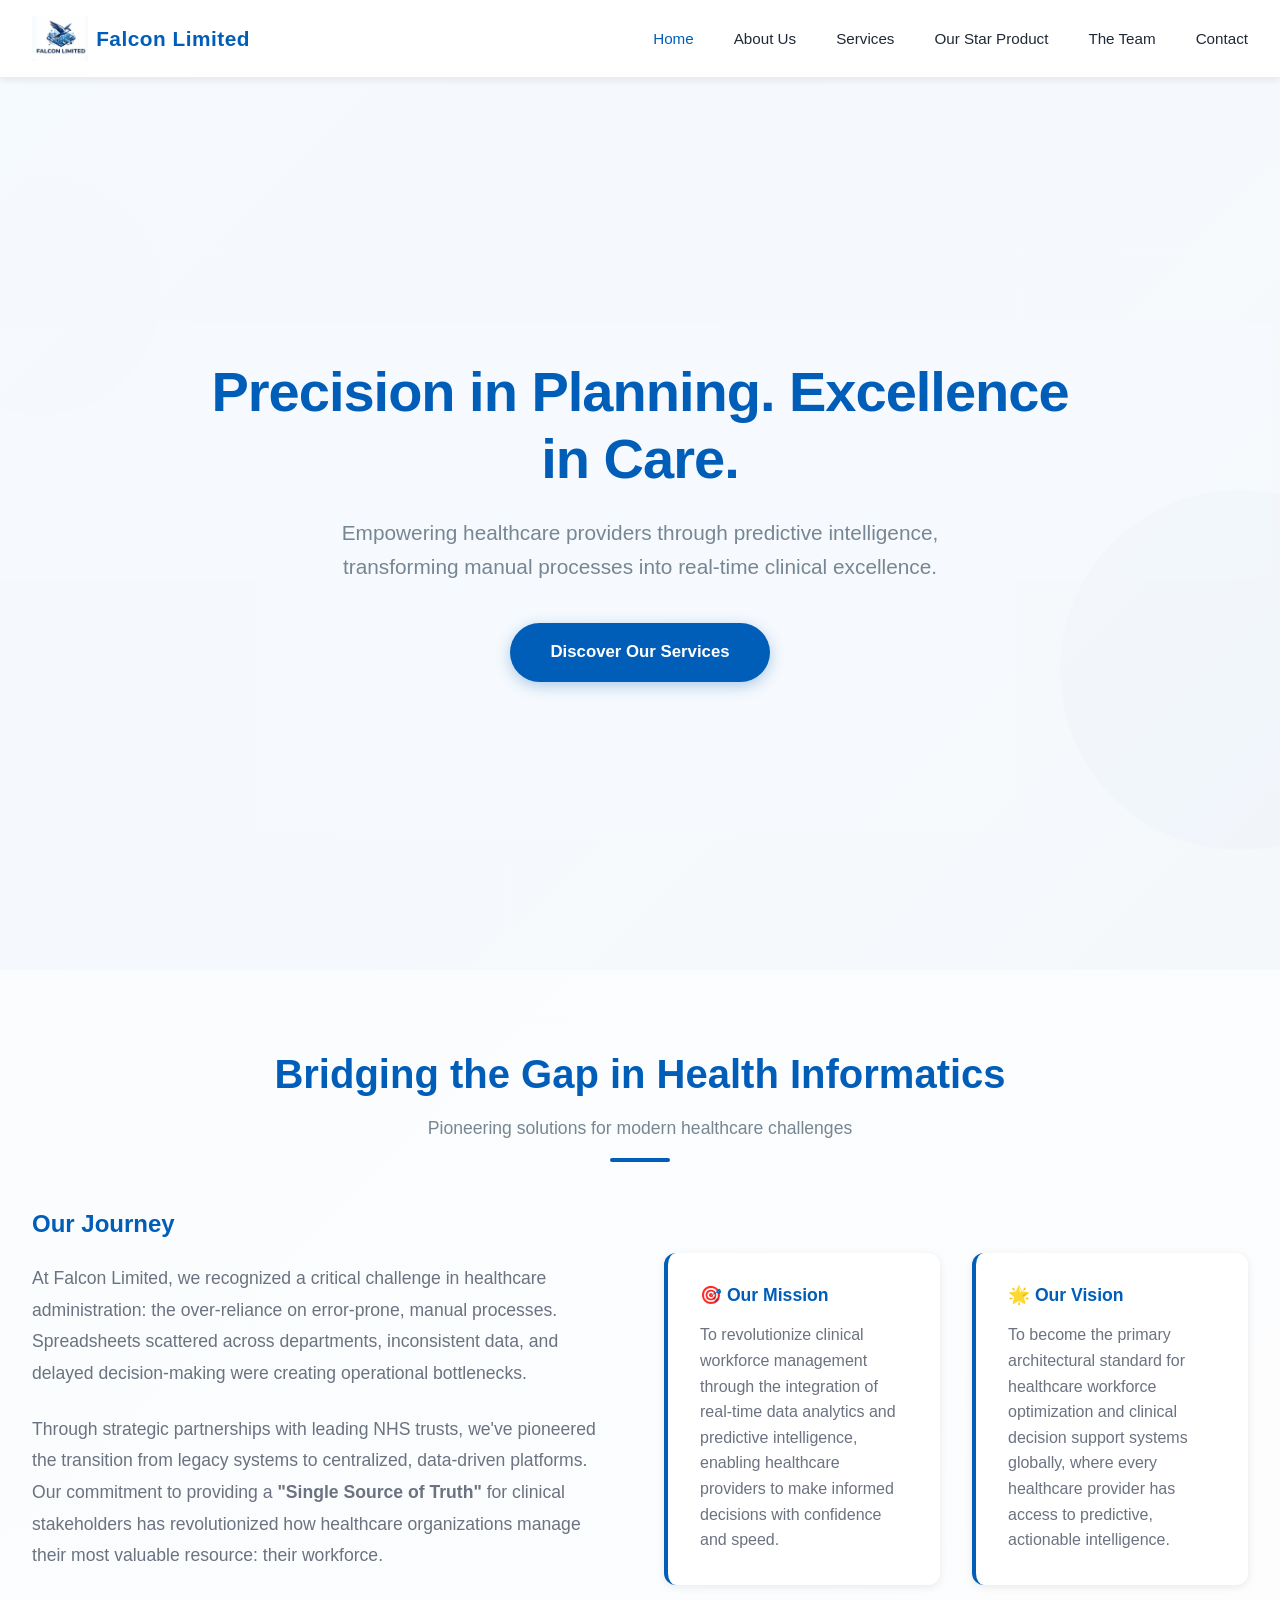
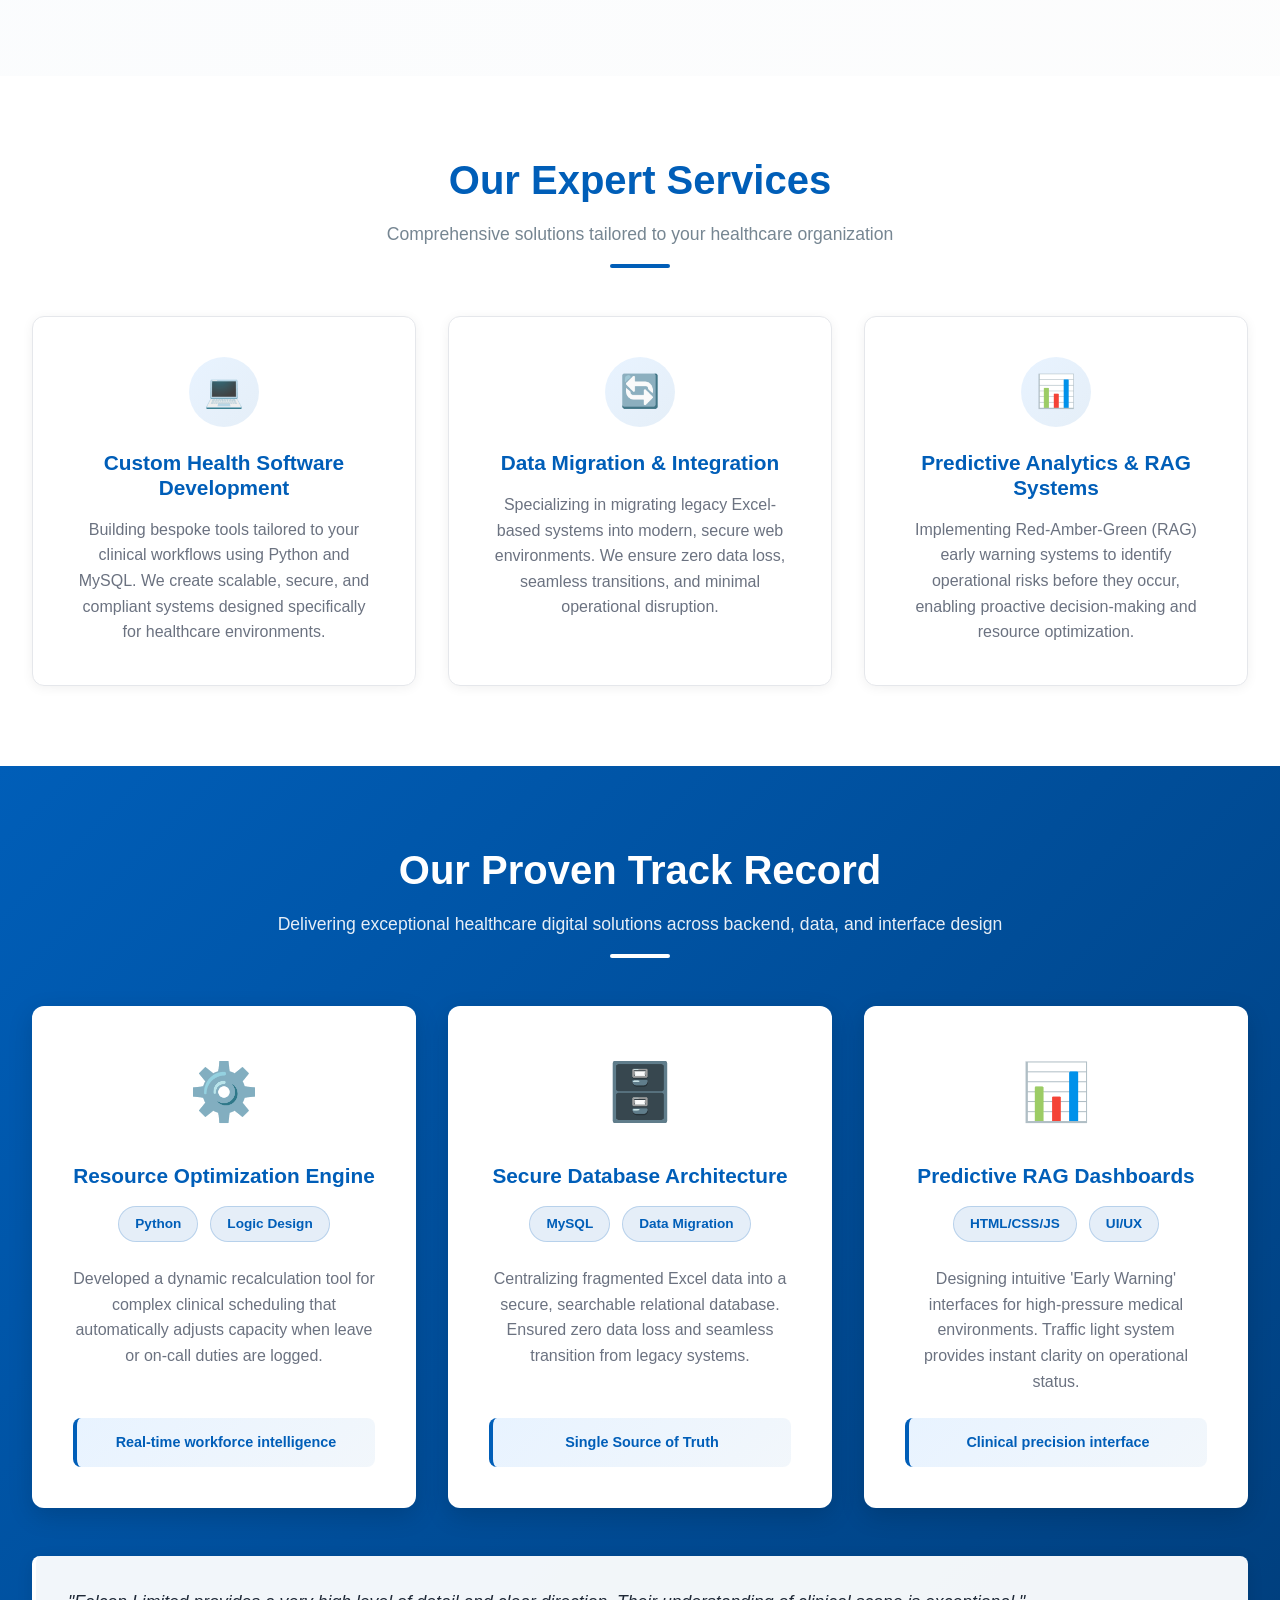
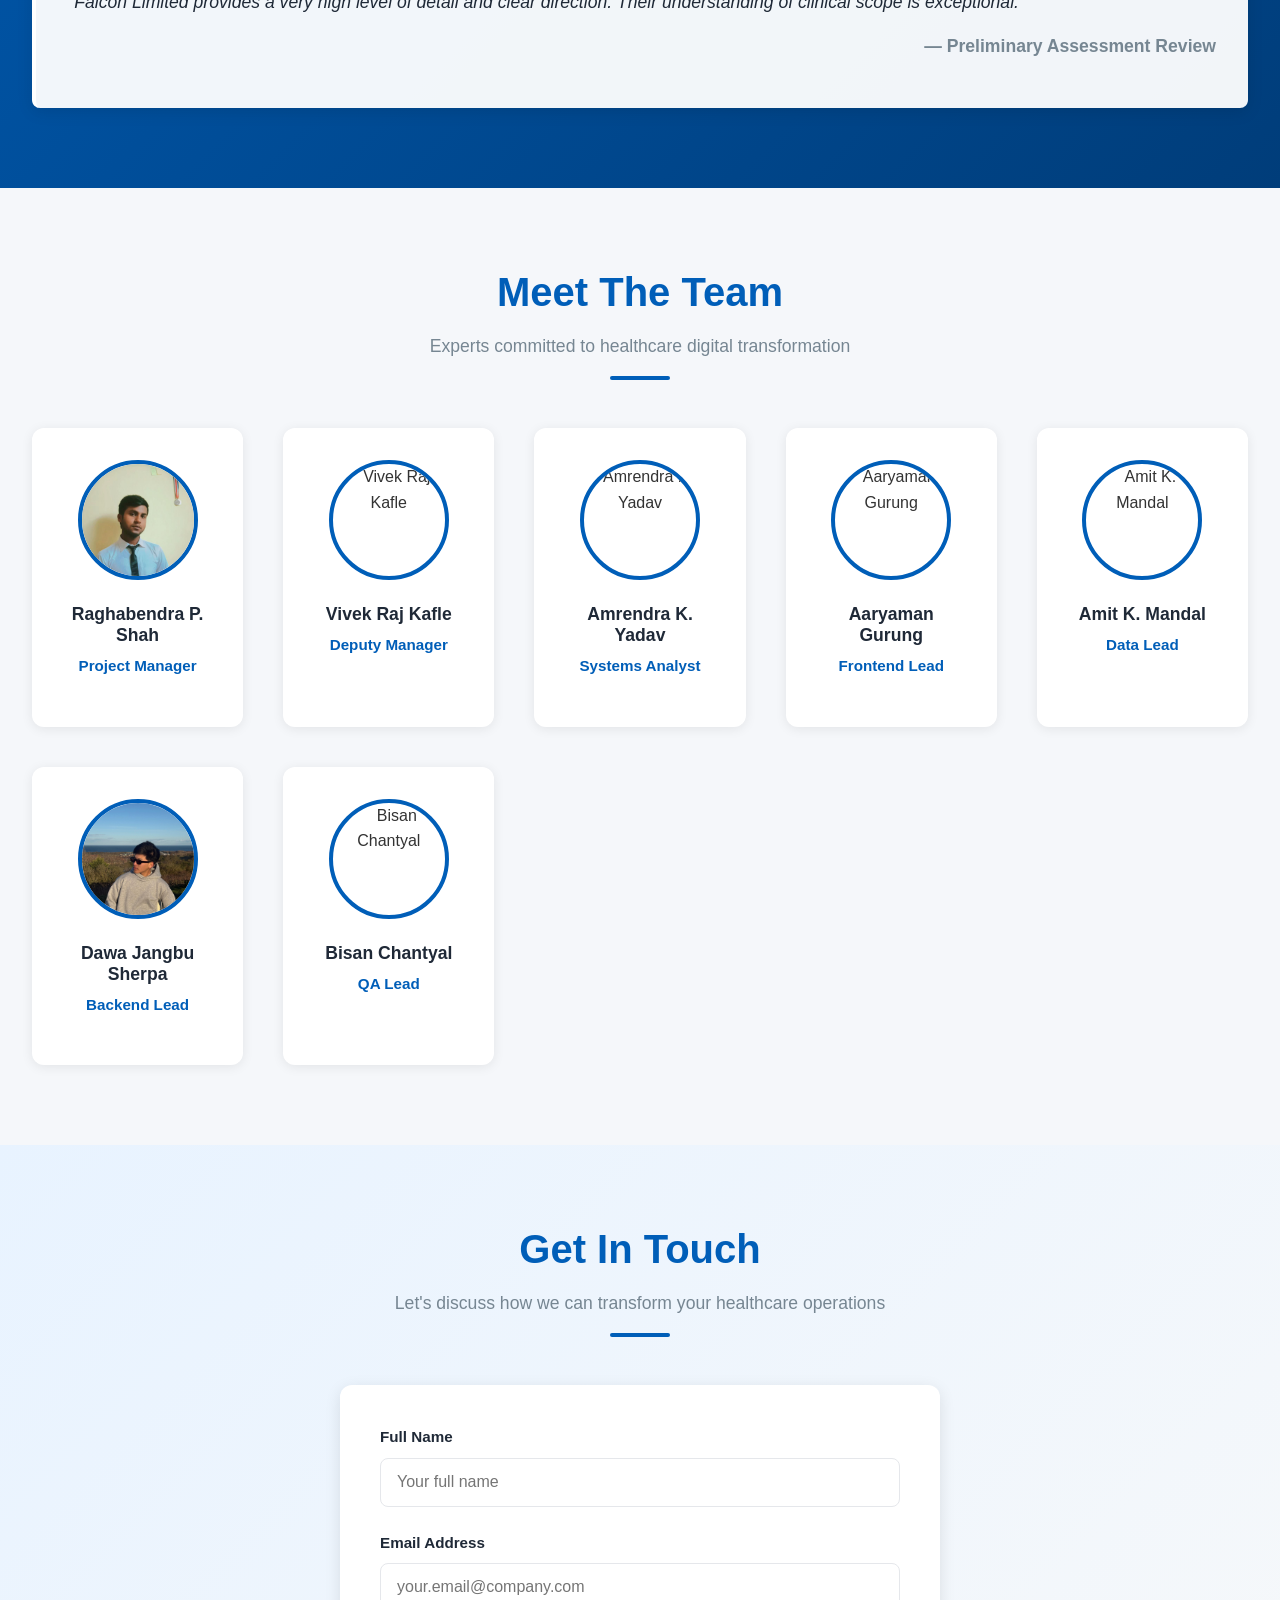
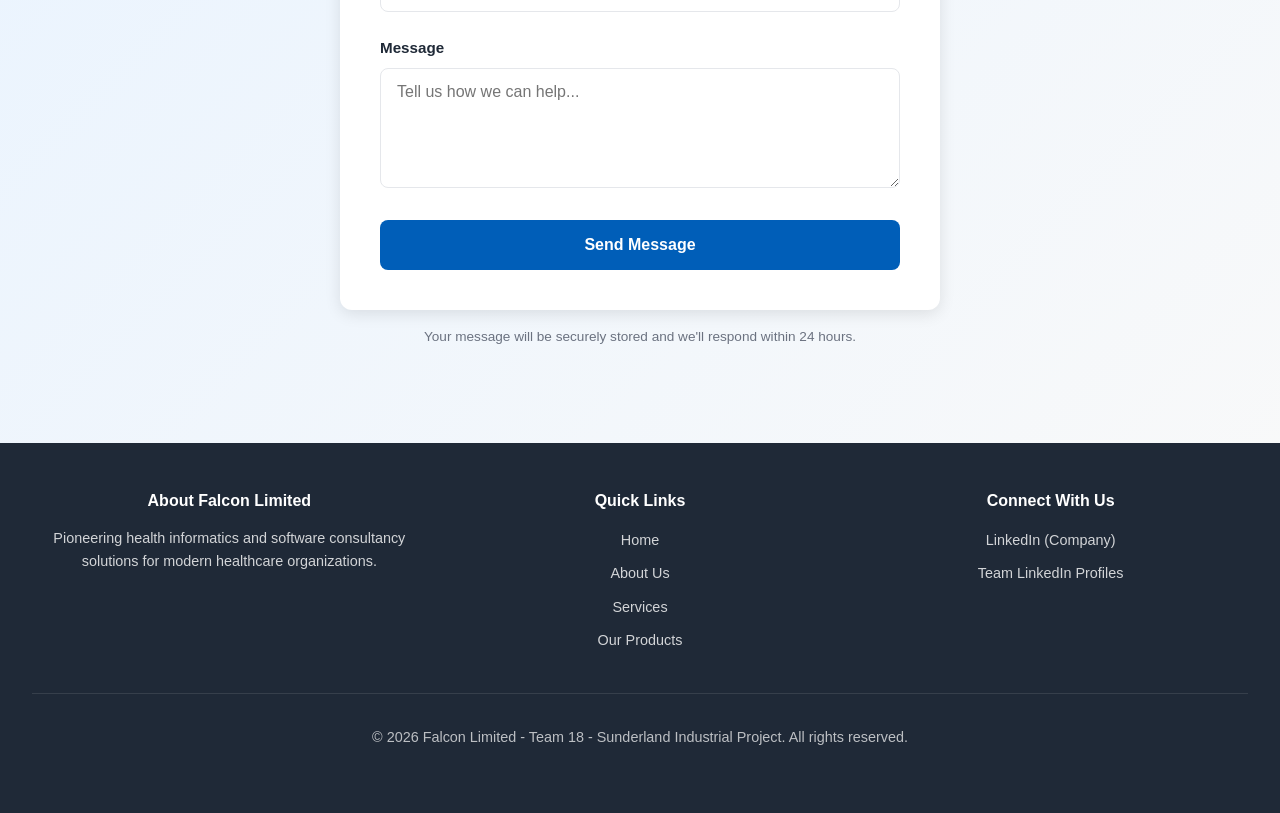
==== index.html @ 0fe36ef1 "Add files via upload" ====
<!DOCTYPE html>
<html lang="en">
<head>
    <meta charset="UTF-8">
    <meta name="viewport" content="width=device-width, initial-scale=1.0">
    <title>Falcon Limited - Health Informatics & Software Consultancy</title>
    <link rel="stylesheet" href="styles.css">
</head>
<body>
    <!-- ============================================
         NAVIGATION BAR
         ============================================ -->
    <nav>
        <div class="logo-container">
            <img src="logo.png" alt="Falcon Limited Logo" class="logo-img">
            <span class="logo-text">Falcon Limited</span>
        </div>
        <button class="menu-toggle" id="menuToggle" aria-label="Toggle navigation menu">
            <span></span>
            <span></span>
            <span></span>
        </button>
        <ul class="nav-links" id="navLinks">
            <li><a href="#home">Home</a></li>
            <li><a href="#about">About Us</a></li>
            <li><a href="#services">Services</a></li>
            <li><a href="#project">Our Star Product</a></li>
            <li><a href="#team">The Team</a></li>
            <li><a href="#contact">Contact</a></li>
        </ul>
    </nav>

    <!-- ============================================
         HERO SECTION
         ============================================ -->
    <section class="hero" id="home">
        <div class="hero-content">
            <h1>Precision in Planning. Excellence in Care.</h1>
            <p class="hero-subtitle">Empowering healthcare providers through predictive intelligence, transforming manual processes into real-time clinical excellence.</p>
            <a href="#services" class="cta-button">Discover Our Services</a>
        </div>
    </section>

    <!-- ============================================
         ABOUT US SECTION
         ============================================ -->
    <section id="about">
        <div class="section-title">
            <h2>Bridging the Gap in Health Informatics</h2>
            <p class="section-subtitle">Pioneering solutions for modern healthcare challenges</p>
        </div>
        <div class="about-content">
            <div class="about-text">
                <h3>Our Journey</h3>
                <p>At Falcon Limited, we recognized a critical challenge in healthcare administration: the over-reliance on error-prone, manual processes. Spreadsheets scattered across departments, inconsistent data, and delayed decision-making were creating operational bottlenecks.</p>
                <p>Through strategic partnerships with leading NHS trusts, we've pioneered the transition from legacy systems to centralized, data-driven platforms. Our commitment to providing a <strong>"Single Source of Truth"</strong> for clinical stakeholders has revolutionized how healthcare organizations manage their most valuable resource: their workforce.</p>
            </div>
            <div class="mission-vision">
                <div class="mission-card">
                    <h4>🎯 Our Mission</h4>
                    <p>To revolutionize clinical workforce management through the integration of real-time data analytics and predictive intelligence, enabling healthcare providers to make informed decisions with confidence and speed.</p>
                </div>
                <div class="vision-card">
                    <h4>🌟 Our Vision</h4>
                    <p>To become the primary architectural standard for healthcare workforce optimization and clinical decision support systems globally, where every healthcare provider has access to predictive, actionable intelligence.</p>
                </div>
            </div>
        </div>
    </section>

    <!-- ============================================
         SERVICES SECTION
         ============================================ -->
    <section id="services">
        <div class="section-title">
            <h2>Our Expert Services</h2>
            <p class="section-subtitle">Comprehensive solutions tailored to your healthcare organization</p>
        </div>
        <div class="services-container">
            <div class="service-card">
                <div class="service-icon">💻</div>
                <h3>Custom Health Software Development</h3>
                <p>Building bespoke tools tailored to your clinical workflows using Python and MySQL. We create scalable, secure, and compliant systems designed specifically for healthcare environments.</p>
            </div>
            <div class="service-card">
                <div class="service-icon">🔄</div>
                <h3>Data Migration & Integration</h3>
                <p>Specializing in migrating legacy Excel-based systems into modern, secure web environments. We ensure zero data loss, seamless transitions, and minimal operational disruption.</p>
            </div>
            <div class="service-card">
                <div class="service-icon">📊</div>
                <h3>Predictive Analytics & RAG Systems</h3>
                <p>Implementing Red-Amber-Green (RAG) early warning systems to identify operational risks before they occur, enabling proactive decision-making and resource optimization.</p>
            </div>
        </div>
    </section>

    <!-- ============================================
         PORTFOLIO OF EXCELLENCE
         ============================================ -->
    <section id="project">
        <div class="section-title">
            <h2>Our Proven Track Record</h2>
            <p class="section-subtitle">Delivering exceptional healthcare digital solutions across backend, data, and interface design</p>
        </div>
        
        <div class="portfolio-grid">
            <!-- Case Study Card 1: Backend Focus -->
            <div class="case-study-card">
                <div class="card-icon">⚙️</div>
                <h3>Resource Optimization Engine</h3>
                <div class="tech-stack">
                    <span class="tech-badge">Python</span>
                    <span class="tech-badge">Logic Design</span>
                </div>
                <p class="card-detail">Developed a dynamic recalculation tool for complex clinical scheduling that automatically adjusts capacity when leave or on-call duties are logged.</p>
                <div class="card-highlight">Real-time workforce intelligence</div>
            </div>

            <!-- Case Study Card 2: Data Focus -->
            <div class="case-study-card">
                <div class="card-icon">🗄️</div>
                <h3>Secure Database Architecture</h3>
                <div class="tech-stack">
                    <span class="tech-badge">MySQL</span>
                    <span class="tech-badge">Data Migration</span>
                </div>
                <p class="card-detail">Centralizing fragmented Excel data into a secure, searchable relational database. Ensured zero data loss and seamless transition from legacy systems.</p>
                <div class="card-highlight">Single Source of Truth</div>
            </div>

            <!-- Case Study Card 3: UI Focus -->
            <div class="case-study-card">
                <div class="card-icon">📊</div>
                <h3>Predictive RAG Dashboards</h3>
                <div class="tech-stack">
                    <span class="tech-badge">HTML/CSS/JS</span>
                    <span class="tech-badge">UI/UX</span>
                </div>
                <p class="card-detail">Designing intuitive 'Early Warning' interfaces for high-pressure medical environments. Traffic light system provides instant clarity on operational status.</p>
                <div class="card-highlight">Clinical precision interface</div>
            </div>
        </div>

        <!-- Client Feedback -->
        <div class="portfolio-quote">
            <p class="quote-text">"Falcon Limited provides a very high level of detail and clear direction. Their understanding of clinical scope is exceptional."</p>
            <p class="quote-author">— Preliminary Assessment Review</p>
        </div>
    </section>

    <!-- ============================================
         TEAM SECTION
         ============================================ -->
    <section id="team">
        <div class="section-title">
            <h2>Meet The Team</h2>
            <p class="section-subtitle">Experts committed to healthcare digital transformation</p>
        </div>
        <div class="team-container">
            <div class="team-member">
                 <img src="raghav.jpeg" alt="Raghabendra P. Shah" class="member-photo">
                <h4>Raghabendra P. Shah</h4>
                <p class="member-title">Project Manager</p>
            </div>
            <div class="team-member">
                 <img src="vivek.jpeg" alt="Vivek Raj Kafle" class="member-photo">
                <h4>Vivek Raj Kafle</h4>
                <p class="member-title">Deputy Manager</p>
            </div>
            <div class="team-member">
                 <img src="amrendra.jpeg" alt="Amrendra K. Yadav" class="member-photo">
                <h4>Amrendra K. Yadav</h4>
                <p class="member-title">Systems Analyst</p>
            </div> 
            <div class="team-member">
                 <img src="aaryaman.jpeg" alt="Aaryaman Gurung" class="member-photo">
                <h4>Aaryaman Gurung</h4>
                <p class="member-title">Frontend Lead</p>
            </div>
            <div class="team-member">
                 <img src="amit.jpeg" alt="Amit K. Mandal" class="member-photo">
                <h4>Amit K. Mandal</h4>
                <p class="member-title">Data Lead</p>
            </div>
            <div class="team-member">
                 <img src="dawa.jpeg" alt="Dawa Jangbu Sherpa" class="member-photo">
                <h4>Dawa Jangbu Sherpa</h4>
                <p class="member-title">Backend Lead</p>
            </div>
            <div class="team-member">
                 <img src="bisan.jpeg" alt="Bisan Chantyal" class="member-photo">
                <h4>Bisan Chantyal</h4>
                <p class="member-title">QA Lead</p>
            </div>
        </div>
    </section>

    <!-- ============================================
         CONTACT SECTION
         ============================================ -->
    <section id="contact">
        <div class="section-title">
            <h2>Get In Touch</h2>
            <p class="section-subtitle">Let's discuss how we can transform your healthcare operations</p>
        </div>
        <div class="contact-container">
            <form class="contact-form" id="contactForm">
                <div class="form-group">
                    <label for="name">Full Name</label>
                    <input type="text" id="name" name="name" placeholder="Your full name" required>
                </div>
                <div class="form-group">
                    <label for="email">Email Address</label>
                    <input type="email" id="email" name="email" placeholder="your.email@company.com" required>
                </div>
                <div class="form-group">
                    <label for="message">Message</label>
                    <textarea id="message" name="message" placeholder="Tell us how we can help..." required></textarea>
                </div>
                <button type="submit" class="form-submit">Send Message</button>
                <div class="form-message" id="formMessage"></div>
            </form>
            <p style="text-align: center; color: var(--text-light); font-size: 0.85rem; margin-top: 1rem;">
                Your message will be securely stored and we'll respond within 24 hours.
            </p>
        </div>
    </section>

    <!-- ============================================
         FOOTER
         ============================================ -->
    <footer>
        <div class="footer-content">
            <div class="footer-section">
                <h4>About Falcon Limited</h4>
                <p>Pioneering health informatics and software consultancy solutions for modern healthcare organizations.</p>
            </div>
            <div class="footer-section">
                <h4>Quick Links</h4>
                <ul>
                    <li><a href="#home">Home</a></li>
                    <li><a href="#about">About Us</a></li>
                    <li><a href="#services">Services</a></li>
                    <li><a href="#project">Our Products</a></li>
                </ul>
            </div>
            <div class="footer-section">
                <h4>Connect With Us</h4>
                <ul>
                    <li><a href="https://linkedin.com/" target="_blank">LinkedIn (Company)</a></li>
                    <li><a href="https://linkedin.com" target="_blank">Team LinkedIn Profiles</a></li>
                </ul>
            </div>
        </div>
        <div class="footer-divider">
            <p class="footer-text">© 2026 Falcon Limited - Team 18 - Sunderland Industrial Project. All rights reserved.</p>
        </div>
    </footer>

    <!-- Link to External JavaScript -->
    <script src="script.js"></script>
    
    <!-- Local Submission Backup Function -->
    <script>
        // Admin: Download local submissions as text file
        // Open browser console (F12) and type: downloadSubmissions()
        console.log('%c📋 Falcon Limited Contact Form', 'color: #005EB8; font-size: 14px; font-weight: bold;');
        console.log('%cTip: Type downloadSubmissions() to download local backup submissions as .txt file', 'color: #768692; font-size: 12px;');
    </script>
</body>
</html>
---- styles.css ----
/* ============================================
   FALCON LIMITED - PROFESSIONAL STYLESHEET
   Health Informatics & Software Consultancy
   ============================================ */

/* ============================================
   RESET & GLOBAL STYLES
   ============================================ */
* {
    margin: 0;
    padding: 0;
    box-sizing: border-box;
}

html {
    scroll-behavior: smooth;
}

body {
    font-family: -apple-system, BlinkMacSystemFont, 'Segoe UI', 'Helvetica Neue', sans-serif;
    line-height: 1.6;
    color: #333;
    background-color: #ffffff;
    overflow-x: hidden;
}

/* ============================================
   COLOR PALETTE & THEME VARIABLES
   ============================================ */
:root {
    --primary-blue: #005EB8;
    --dark-blue: #003d7a;
    --light-blue: #e8f3ff;
    --slate-grey: #768692;
    --light-grey: #f5f7fa;
    --white: #ffffff;
    --text-dark: #1f2937;
    --text-light: #6b7280;
    --accent-green: #10b981;
    --accent-amber: #f59e0b;
    --accent-red: #ef4444;
    --border-color: #e5e7eb;
}

/* ============================================
   TYPOGRAPHY
   ============================================ */
h1, h2, h3, h4, h5, h6 {
    font-weight: 700;
    line-height: 1.2;
    color: var(--text-dark);
}

h1 {
    font-size: 3rem;
    letter-spacing: -0.5px;
}

h2 {
    font-size: 2.5rem;
    margin-bottom: 1rem;
}

h3 {
    font-size: 1.5rem;
    margin-bottom: 0.8rem;
}

p {
    color: var(--text-light);
    margin-bottom: 1rem;
    font-size: 1.1rem;
}

/* ============================================
   NAVIGATION BAR (STICKY)
   ============================================ */
nav {
    position: fixed;
    top: 0;
    left: 0;
    right: 0;
    z-index: 1000;
    background: rgba(255, 255, 255, 0.95);
    backdrop-filter: blur(10px);
    border-bottom: 1px solid rgba(0, 94, 184, 0.1);
    padding: 1rem 2rem;
    display: flex;
    justify-content: space-between;
    align-items: center;
    box-shadow: 0 2px 8px rgba(0, 0, 0, 0.08);
}

.logo-container {
    display: flex;
    align-items: center;
    gap: 0.5rem;
}

.logo-img {
    height: 45px;
    width: auto;
}

.logo-text {
    font-size: 1.3rem;
    font-weight: 700;
    color: var(--primary-blue);
    letter-spacing: 0.5px;
}

.nav-links {
    display: flex;
    gap: 2.5rem;
    list-style: none;
}

.nav-links a {
    text-decoration: none;
    color: var(--text-dark);
    font-weight: 500;
    font-size: 0.95rem;
    transition: all 0.3s ease;
    position: relative;
}

.nav-links a:hover {
    color: var(--primary-blue);
}

.nav-links a::after {
    content: '';
    position: absolute;
    bottom: -5px;
    left: 0;
    width: 0;
    height: 2px;
    background: var(--primary-blue);
    transition: width 0.3s ease;
}

.nav-links a:hover::after {
    width: 100%;
}

/* Mobile Menu Toggle Button */
.menu-toggle {
    display: none;
    flex-direction: column;
    background: none;
    border: none;
    cursor: pointer;
    gap: 5px;
    padding: 5px;
    z-index: 1001;
}

.menu-toggle span {
    width: 25px;
    height: 3px;
    background-color: var(--primary-blue);
    border-radius: 2px;
    transition: all 0.3s ease;
}

.menu-toggle.active span:nth-child(1) {
    transform: rotate(45deg) translate(10px, 10px);
}

.menu-toggle.active span:nth-child(2) {
    opacity: 0;
}

.menu-toggle.active span:nth-child(3) {
    transform: rotate(-45deg) translate(7px, -7px);
}

/* ============================================
   HERO SECTION
   ============================================ */
.hero {
    margin-top: 70px;
    min-height: 100vh;
    background: linear-gradient(135deg, var(--light-blue) 0%, rgba(0, 94, 184, 0.05) 100%),
                url('data:image/svg+xml,<svg xmlns="http://www.w3.org/2000/svg" viewBox="0 0 1200 600"><rect fill="%23f5f7fa" width="1200" height="600"/><circle cx="200" cy="150" r="80" fill="%23005EB8" opacity="0.05"/><circle cx="1000" cy="400" r="120" fill="%23005EB8" opacity="0.05"/></svg>');
    background-size: cover;
    background-position: center;
    display: flex;
    align-items: center;
    justify-content: center;
    text-align: center;
    padding: 2rem;
    position: relative;
}

.hero::before {
    content: '';
    position: absolute;
    top: 0;
    left: 0;
    right: 0;
    bottom: 0;
    background: rgba(255, 255, 255, 0.6);
    z-index: 1;
}

.hero-content {
    max-width: 900px;
    z-index: 2;
    animation: fadeInUp 0.8s ease-out;
}

.hero h1 {
    font-size: 3.5rem;
    color: var(--primary-blue);
    margin-bottom: 1.5rem;
    font-weight: 800;
    letter-spacing: -1px;
}

.hero-subtitle {
    font-size: 1.3rem;
    color: var(--slate-grey);
    margin-bottom: 2.5rem;
    max-width: 700px;
    margin-left: auto;
    margin-right: auto;
    font-weight: 500;
}

.cta-button {
    display: inline-block;
    padding: 1rem 2.5rem;
    background: var(--primary-blue);
    color: white;
    text-decoration: none;
    border-radius: 50px;
    font-weight: 600;
    font-size: 1.05rem;
    transition: all 0.3s ease;
    box-shadow: 0 4px 15px rgba(0, 94, 184, 0.3);
    border: none;
    cursor: pointer;
}

.cta-button:hover {
    background: var(--dark-blue);
    transform: translateY(-3px);
    box-shadow: 0 6px 20px rgba(0, 94, 184, 0.4);
}

/* ============================================
   SECTIONS - GENERAL STYLING
   ============================================ */
section {
    padding: 5rem 2rem;
    max-width: 1400px;
    margin: 0 auto;
}

.section-title {
    text-align: center;
    margin-bottom: 3rem;
    position: relative;
}

.section-title h2 {
    color: var(--primary-blue);
    margin-bottom: 1rem;
}

.section-title::after {
    content: '';
    display: block;
    width: 60px;
    height: 4px;
    background: var(--primary-blue);
    margin: 1rem auto 0;
    border-radius: 2px;
}

.section-subtitle {
    color: var(--slate-grey);
    font-size: 1.1rem;
    font-weight: 500;
}

/* ============================================
   ABOUT US SECTION
   ============================================ */
#about {
    background: linear-gradient(135deg, rgba(0, 94, 184, 0.02) 0%, rgba(118, 134, 146, 0.02) 100%);
}

.about-content {
    display: grid;
    grid-template-columns: 1fr 1fr;
    gap: 3rem;
    align-items: center;
}

.about-text h3 {
    color: var(--primary-blue);
    margin-bottom: 1.5rem;
}

.about-text p {
    margin-bottom: 1.5rem;
    line-height: 1.8;
}

.mission-vision {
    display: grid;
    grid-template-columns: 1fr 1fr;
    gap: 2rem;
    margin-top: 2rem;
}

.mission-card, .vision-card {
    padding: 2rem;
    background: white;
    border-radius: 12px;
    border-left: 4px solid var(--primary-blue);
    box-shadow: 0 2px 8px rgba(0, 0, 0, 0.08);
}

.mission-card h4, .vision-card h4 {
    color: var(--primary-blue);
    font-size: 1.1rem;
    margin-bottom: 1rem;
}

.mission-card p, .vision-card p {
    color: var(--text-light);
    font-size: 1rem;
    margin: 0;
}

/* ============================================
   SERVICES SECTION
   ============================================ */
#services {
    background: white;
}

.services-container {
    display: grid;
    grid-template-columns: repeat(auto-fit, minmax(300px, 1fr));
    gap: 2rem;
}

.service-card {
    background: white;
    border-radius: 12px;
    padding: 2.5rem;
    text-align: center;
    transition: all 0.3s ease;
    border: 1px solid var(--border-color);
    box-shadow: 0 2px 12px rgba(0, 0, 0, 0.06);
}

.service-card:hover {
    transform: translateY(-8px);
    box-shadow: 0 12px 24px rgba(0, 94, 184, 0.15);
    border-color: var(--primary-blue);
}

.service-icon {
    width: 70px;
    height: 70px;
    background: linear-gradient(135deg, var(--light-blue) 0%, rgba(0, 94, 184, 0.1) 100%);
    border-radius: 50%;
    display: flex;
    align-items: center;
    justify-content: center;
    margin: 0 auto 1.5rem;
    font-size: 2rem;
}

.service-card h3 {
    color: var(--primary-blue);
    margin-bottom: 1rem;
    font-size: 1.3rem;
}

.service-card p {
    color: var(--text-light);
    margin: 0;
    font-size: 1rem;
}

/* ============================================
   FEATURED PROJECT SECTION
   ============================================ */
#project {
    background: linear-gradient(135deg, var(--primary-blue) 0%, var(--dark-blue) 100%);
    color: white;
}

#project .section-title h2 {
    color: white;
}

#project .section-title::after {
    background: white;
}

#project .section-subtitle {
    color: rgba(255, 255, 255, 0.9);
}

/* ============================================
   PORTFOLIO GRID - CASE STUDIES
   ============================================ */
.portfolio-grid {
    display: grid;
    grid-template-columns: repeat(auto-fit, minmax(300px, 1fr));
    gap: 2rem;
    margin: 3rem 0;
}

.case-study-card {
    background: white;
    border-radius: 12px;
    padding: 2.5rem;
    text-align: center;
    transition: all 0.3s ease;
    border: 1px solid rgba(255, 255, 255, 0.2);
    box-shadow: 0 8px 24px rgba(0, 0, 0, 0.15);
    display: flex;
    flex-direction: column;
}

.case-study-card:hover {
    transform: translateY(-12px);
    box-shadow: 0 16px 40px rgba(255, 255, 255, 0.2);
    border-color: rgba(255, 255, 255, 0.4);
}

.card-icon {
    font-size: 3.5rem;
    margin-bottom: 1.5rem;
    display: inline-block;
}

.case-study-card h3 {
    color: var(--primary-blue);
    font-size: 1.3rem;
    margin-bottom: 1rem;
    line-height: 1.4;
}

.tech-stack {
    display: flex;
    gap: 0.75rem;
    justify-content: center;
    flex-wrap: wrap;
    margin-bottom: 1.5rem;
}

.tech-badge {
    background: rgba(0, 94, 184, 0.1);
    color: var(--primary-blue);
    padding: 0.4rem 1rem;
    border-radius: 20px;
    font-size: 0.85rem;
    font-weight: 600;
    border: 1px solid rgba(0, 94, 184, 0.2);
}

.card-detail {
    color: var(--text-light);
    font-size: 1rem;
    margin-bottom: 1.5rem;
    flex-grow: 1;
    line-height: 1.6;
}

.card-highlight {
    background: linear-gradient(135deg, var(--light-blue) 0%, rgba(0, 94, 184, 0.05) 100%);
    color: var(--primary-blue);
    padding: 0.8rem 1.5rem;
    border-radius: 8px;
    font-weight: 600;
    font-size: 0.9rem;
    border-left: 4px solid var(--primary-blue);
}

.portfolio-quote {
    background: rgba(255, 255, 255, 0.95);
    border-left: 4px solid white;
    padding: 2rem;
    border-radius: 8px;
    margin-top: 3rem;
    font-style: italic;
    color: var(--text-dark);
    box-shadow: 0 4px 16px rgba(0, 0, 0, 0.1);
}

.portfolio-quote .quote-text {
    font-size: 1.1rem;
    margin-bottom: 1rem;
    color: var(--text-dark);
}

.portfolio-quote .quote-author {
    text-align: right;
    color: var(--slate-grey);
    font-style: normal;
    font-weight: 600;
}

/* Old traffic light styles removed - now using portfolio grid */

/* ============================================
   TEAM SECTION
   ============================================ */
#team {
    background: var(--light-grey);
}

.team-container {
    display: grid;
    grid-template-columns: repeat(auto-fit, minmax(200px, 1fr));
    gap: 2.5rem;
    margin-top: 3rem;
}

.team-member {
    text-align: center;
    background: white;
    padding: 2rem;
    border-radius: 12px;
    box-shadow: 0 2px 12px rgba(0, 0, 0, 0.08);
    transition: all 0.3s ease;
}

.team-member:hover {
    transform: translateY(-8px);
    box-shadow: 0 12px 24px rgba(0, 94, 184, 0.15);
}

.member-photo {
    width: 120px;
    height: 120px;
    border-radius: 50%;
    object-fit: cover;
    margin: 0 auto 1.5rem;
    display: block;
    border: 4px solid var(--primary-blue);
}
 
.team-member h4 {
    color: var(--text-dark);
    font-size: 1.1rem;
    margin-bottom: 0.5rem;
}

.member-title {
    color: var(--primary-blue);
    font-weight: 600;
    font-size: 0.95rem;
}

/* ============================================
   CONTACT SECTION
   ============================================ */
#contact {
    background: linear-gradient(135deg, var(--light-blue) 0%, rgba(118, 134, 146, 0.05) 100%);
}

.contact-container {
    max-width: 600px;
    margin: 2rem auto 0;
}

.contact-form {
    background: white;
    padding: 2.5rem;
    border-radius: 12px;
    box-shadow: 0 4px 16px rgba(0, 0, 0, 0.1);
}

.form-group {
    margin-bottom: 1.5rem;
}

.form-group label {
    display: block;
    margin-bottom: 0.5rem;
    color: var(--text-dark);
    font-weight: 600;
    font-size: 0.95rem;
}

.form-group input,
.form-group textarea {
    width: 100%;
    padding: 0.9rem 1rem;
    border: 1px solid var(--border-color);
    border-radius: 8px;
    font-family: inherit;
    font-size: 1rem;
    transition: all 0.3s ease;
    color: var(--text-dark);
}

.form-group input:focus,
.form-group textarea:focus {
    outline: none;
    border-color: var(--primary-blue);
    box-shadow: 0 0 0 3px rgba(0, 94, 184, 0.1);
}

.form-group textarea {
    resize: vertical;
    min-height: 120px;
}

.form-submit {
    width: 100%;
    padding: 1rem;
    background: var(--primary-blue);
    color: white;
    border: none;
    border-radius: 8px;
    font-weight: 600;
    font-size: 1rem;
    cursor: pointer;
    transition: all 0.3s ease;
}

.form-submit:hover {
    background: var(--dark-blue);
    transform: translateY(-2px);
    box-shadow: 0 4px 12px rgba(0, 94, 184, 0.3);
}

.form-message {
    text-align: center;
    margin-top: 1rem;
    font-weight: 600;
    display: none;
}

.form-message.success {
    color: var(--accent-green);
    display: block;
}

.form-message.error {
    color: var(--accent-red);
    display: block;
}

/* ============================================
   FOOTER
   ============================================ */
footer {
    background: var(--text-dark);
    color: white;
    padding: 3rem 2rem;
    text-align: center;
}

.footer-content {
    max-width: 1200px;
    margin: 0 auto;
    display: grid;
    grid-template-columns: repeat(auto-fit, minmax(200px, 1fr));
    gap: 2rem;
    margin-bottom: 2rem;
}

.footer-section h4 {
    color: white;
    margin-bottom: 1rem;
    font-size: 1rem;
}

.footer-section p, .footer-section a {
    color: rgba(255, 255, 255, 0.8);
    font-size: 0.9rem;
    text-decoration: none;
    transition: color 0.3s ease;
}

.footer-section a:hover {
    color: var(--primary-blue);
}

.footer-section ul {
    list-style: none;
}

.footer-section ul li {
    margin-bottom: 0.5rem;
}

.footer-divider {
    border-top: 1px solid rgba(255, 255, 255, 0.1);
    padding-top: 2rem;
    margin-top: 2rem;
}

.footer-text {
    color: rgba(255, 255, 255, 0.7);
    font-size: 0.9rem;
}

/* ============================================
   ANIMATIONS
   ============================================ */
@keyframes fadeInUp {
    from {
        opacity: 0;
        transform: translateY(30px);
    }
    to {
        opacity: 1;
        transform: translateY(0);
    }
}

@keyframes slideInLeft {
    from {
        opacity: 0;
        transform: translateX(-30px);
    }
    to {
        opacity: 1;
        transform: translateX(0);
    }
}

/* ============================================
   RESPONSIVE DESIGN - TABLETS & MOBILE
   ============================================ */
@media (max-width: 768px) {
    /* Navigation */
    nav {
        padding: 1rem;
    }

    .logo-text {
        font-size: 1rem;
    }

    .nav-links {
        display: none;
        flex-direction: column;
        gap: 1rem;
        position: fixed;
        top: 70px;
        left: 0;
        right: 0;
        background: white;
        padding: 2rem 1.5rem;
        box-shadow: 0 8px 16px rgba(0, 0, 0, 0.15);
        list-style: none;
        z-index: 999;
        max-height: calc(100vh - 70px);
        overflow-y: auto;
    }

    .nav-links.active {
        display: flex;
    }

    .nav-links a::after {
        display: none;
    }

    .menu-toggle {
        display: flex;
    }

    /* Hero */
    .hero {
        margin-top: 60px;
        min-height: 70vh;
    }

    .hero h1 {
        font-size: 2.2rem;
    }

    .hero-subtitle {
        font-size: 1.1rem;
    }

    /* Sections */
    section {
        padding: 3rem 1.5rem;
    }

    .section-title h2 {
        font-size: 1.8rem;
    }

    /* About */
    .about-content {
        grid-template-columns: 1fr;
        gap: 2rem;
    }

    .mission-vision {
        grid-template-columns: 1fr;
        gap: 1.5rem;
    }

    /* Services */
    .services-container {
        grid-template-columns: 1fr;
    }

    /* Portfolio */
    .portfolio-grid {
        grid-template-columns: 1fr;
    }

    .case-study-card {
        padding: 2rem;
    }

    .case-study-card:hover {
        transform: translateY(-8px);
    }

    .card-icon {
        font-size: 2.5rem;
    }

    /* Team */
    .team-container {
        grid-template-columns: repeat(auto-fit, minmax(150px, 1fr));
        gap: 1.5rem;
    }

    .member-avatar {
        width: 100px;
        height: 100px;
        font-size: 2rem;
    }

    /* Footer */
    .footer-content {
        grid-template-columns: 1fr;
        gap: 1.5rem;
    }
}

@media (max-width: 480px) {
    h1 {
        font-size: 2rem;
    }

    h2 {
        font-size: 1.5rem;
    }

    h3 {
        font-size: 1.2rem;
    }

    .hero h1 {
        font-size: 1.8rem;
        margin-bottom: 1rem;
    }

    .hero-subtitle {
        font-size: 1rem;
        margin-bottom: 1.5rem;
    }

    .cta-button {
        padding: 0.8rem 1.8rem;
        font-size: 0.95rem;
    }

    section {
        padding: 2rem 1rem;
    }

    .contact-form {
        padding: 1.5rem 1rem;
    }

    .service-card {
        padding: 1.5rem 1rem;
    }

    .case-study-card {
        padding: 1.5rem;
    }

    .case-study-card h3 {
        font-size: 1.1rem;
    }

    .card-icon {
        font-size: 2rem;
        margin-bottom: 1rem;
    }

    .tech-stack {
        margin-bottom: 1rem;
    }

    .tech-badge {
        padding: 0.3rem 0.8rem;
        font-size: 0.75rem;
    }
}

/* ============================================
   SMOOTH SCROLL ANCHOR LINKS
   ============================================ */
[id] {
    scroll-margin-top: 80px;
}
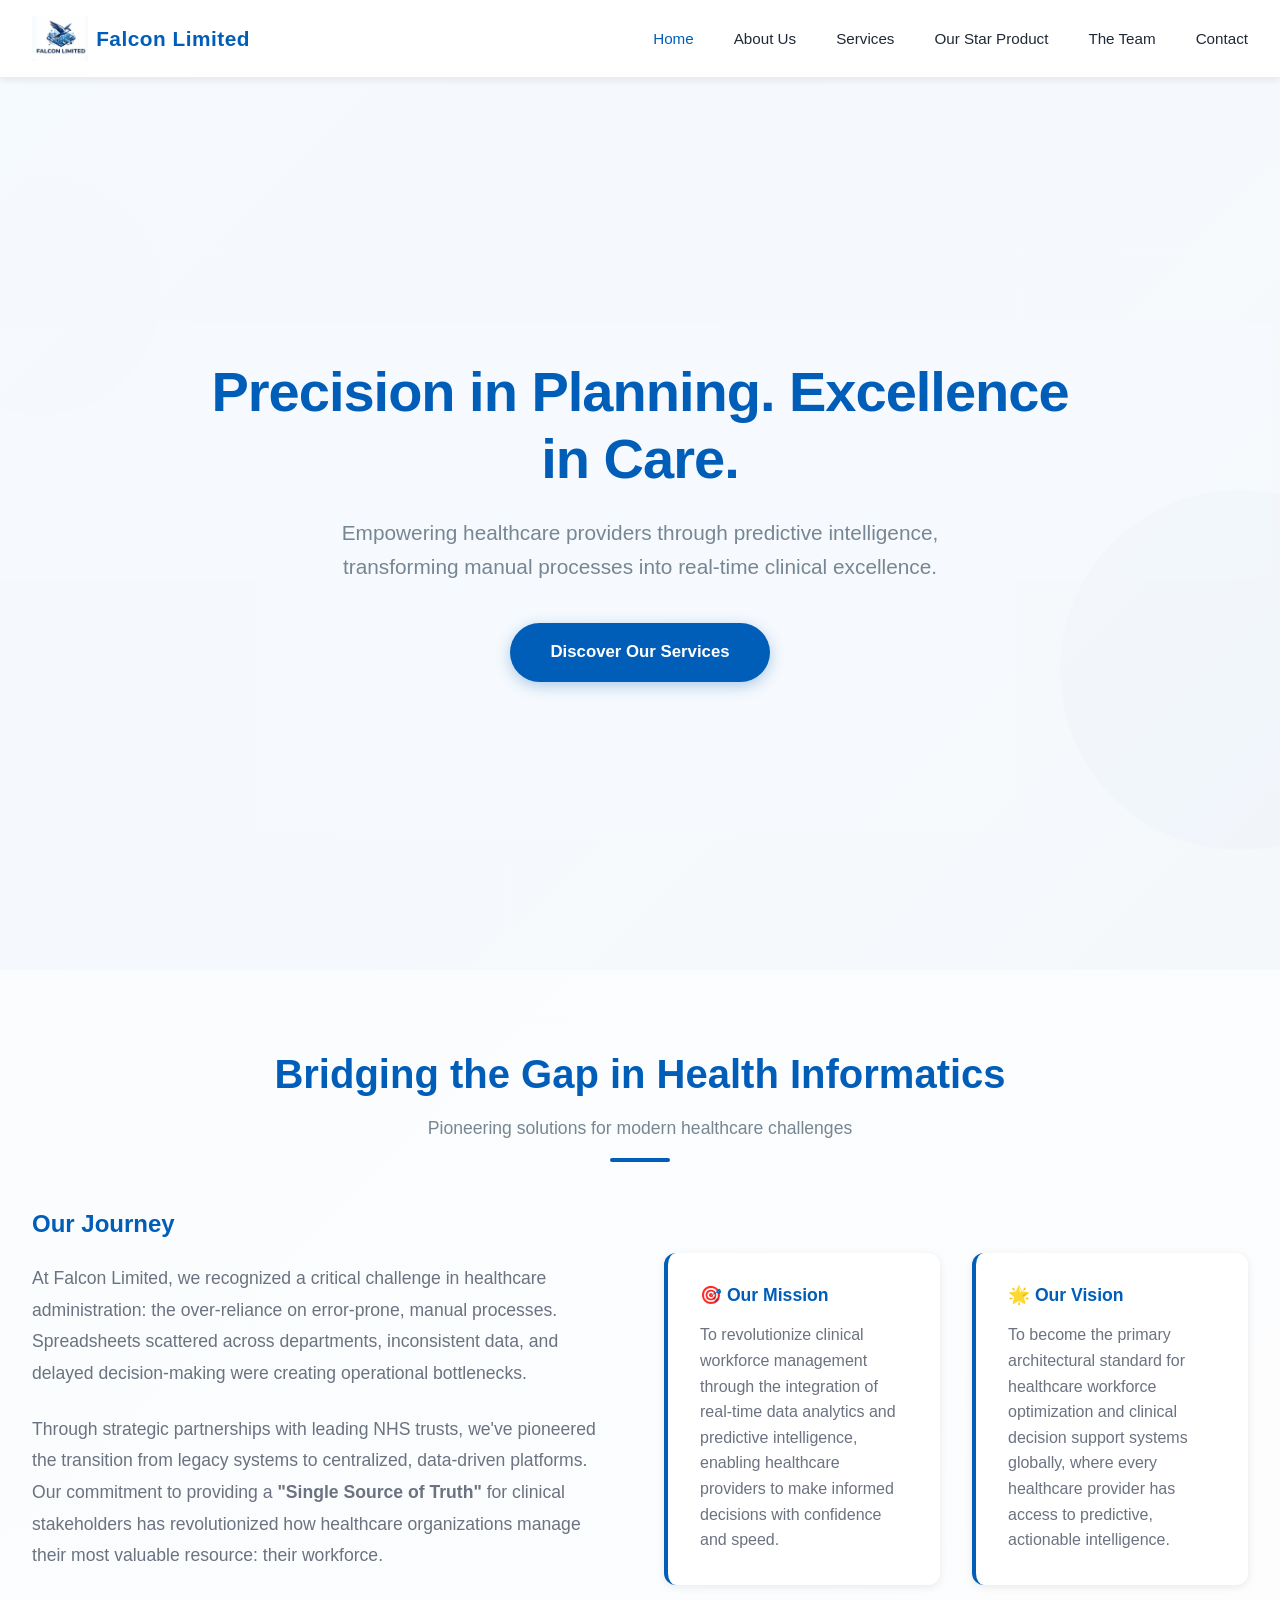
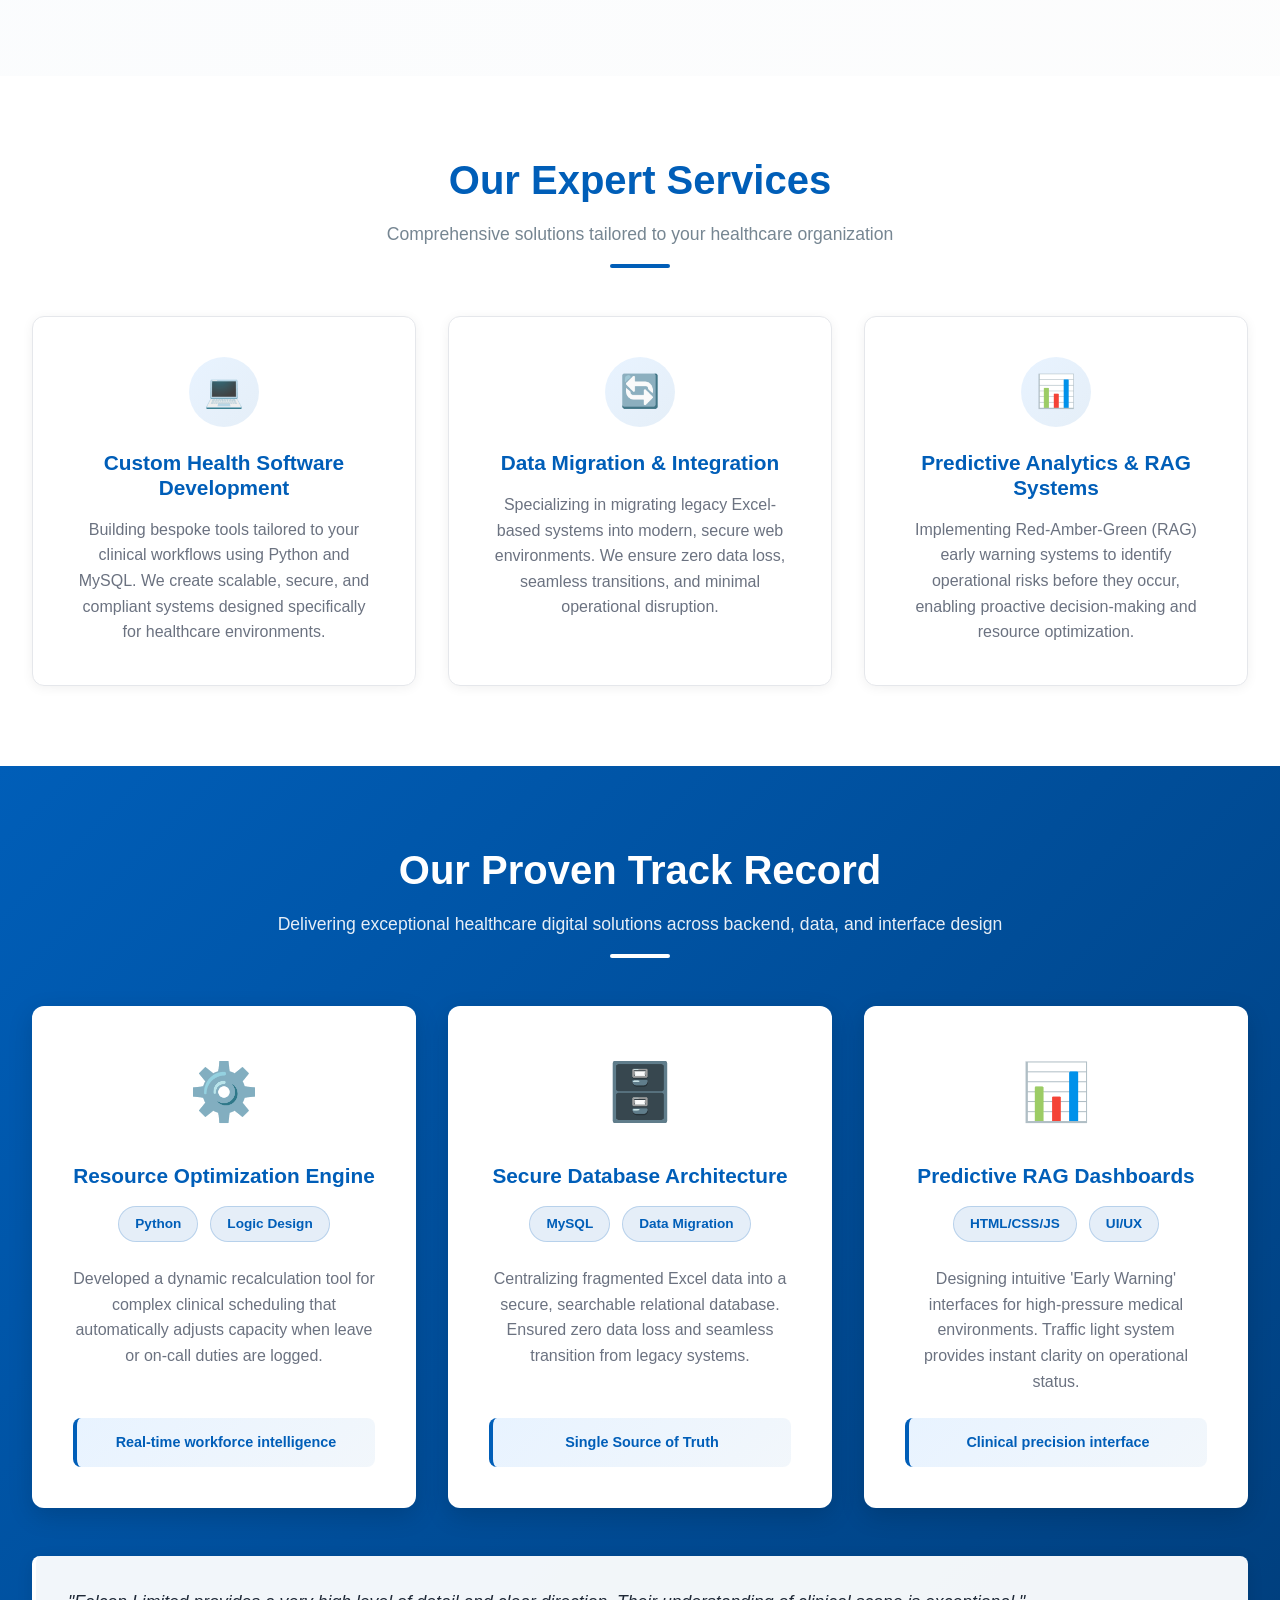
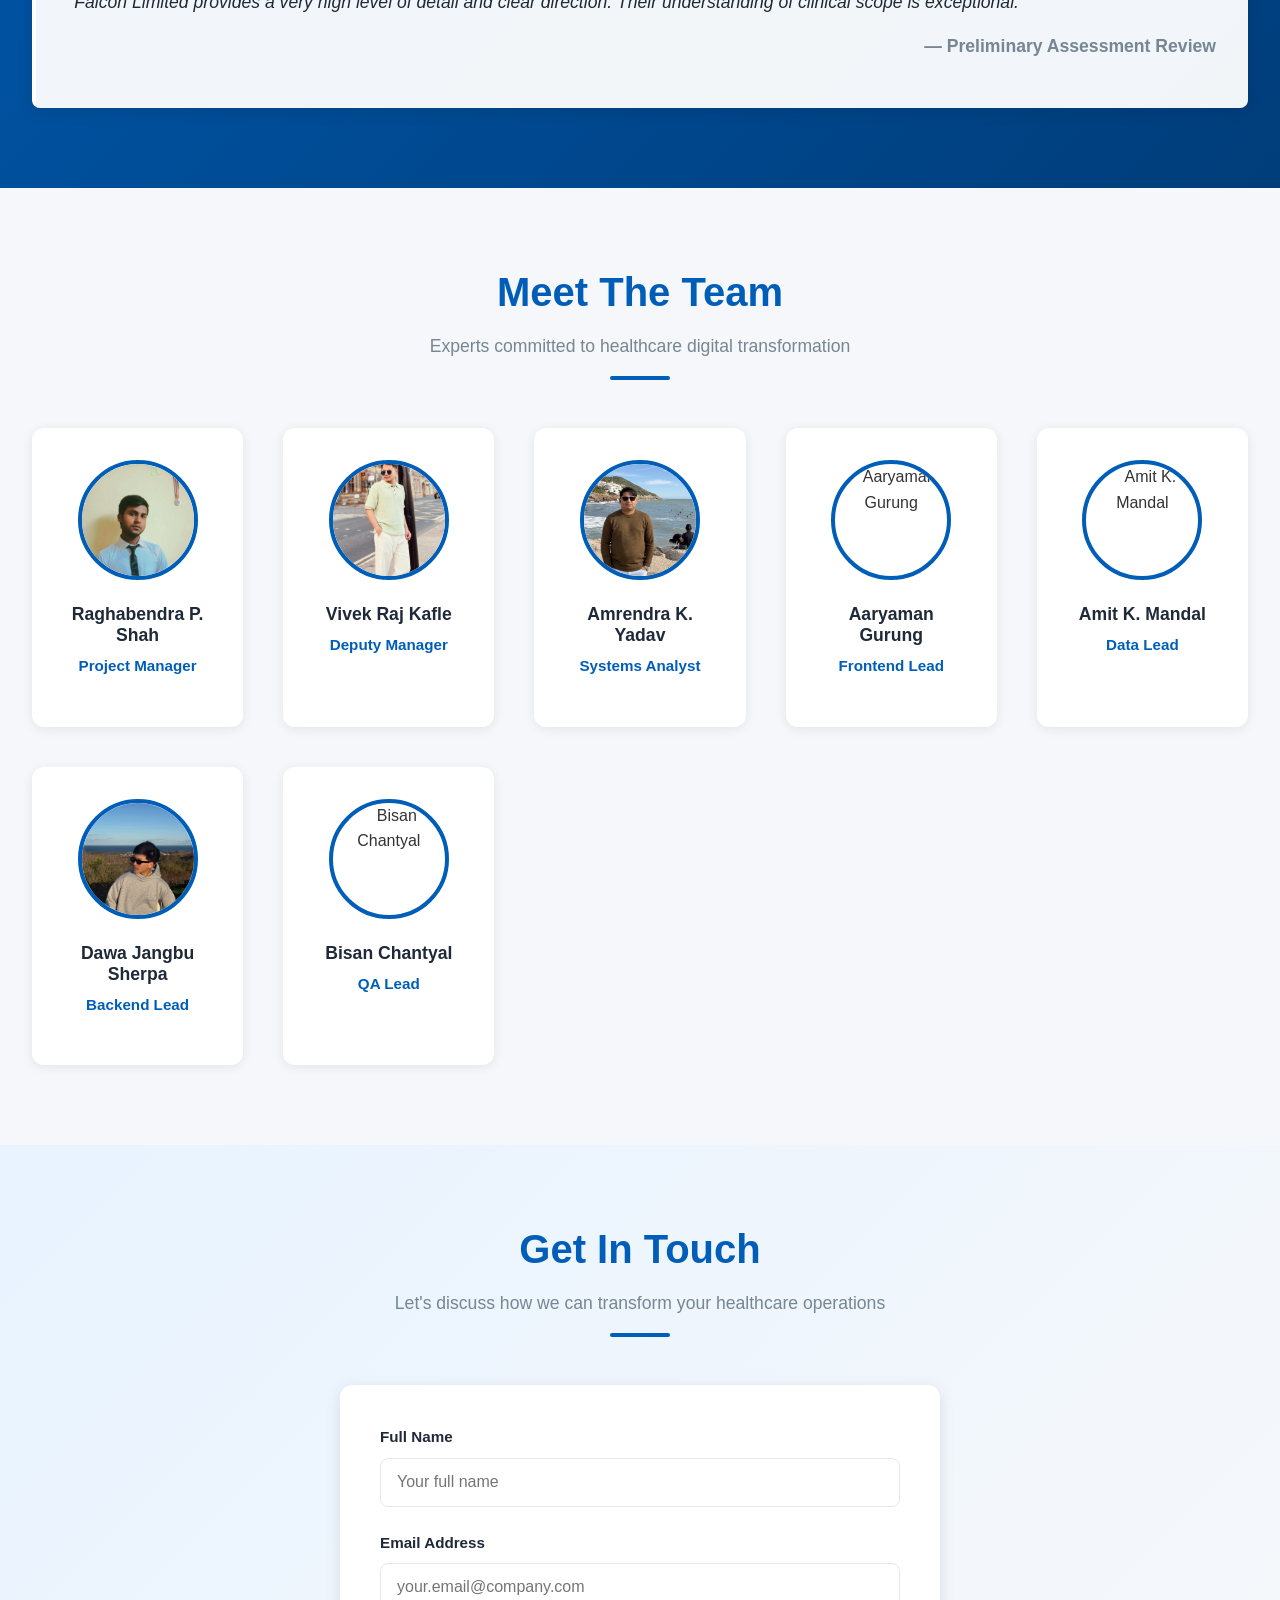
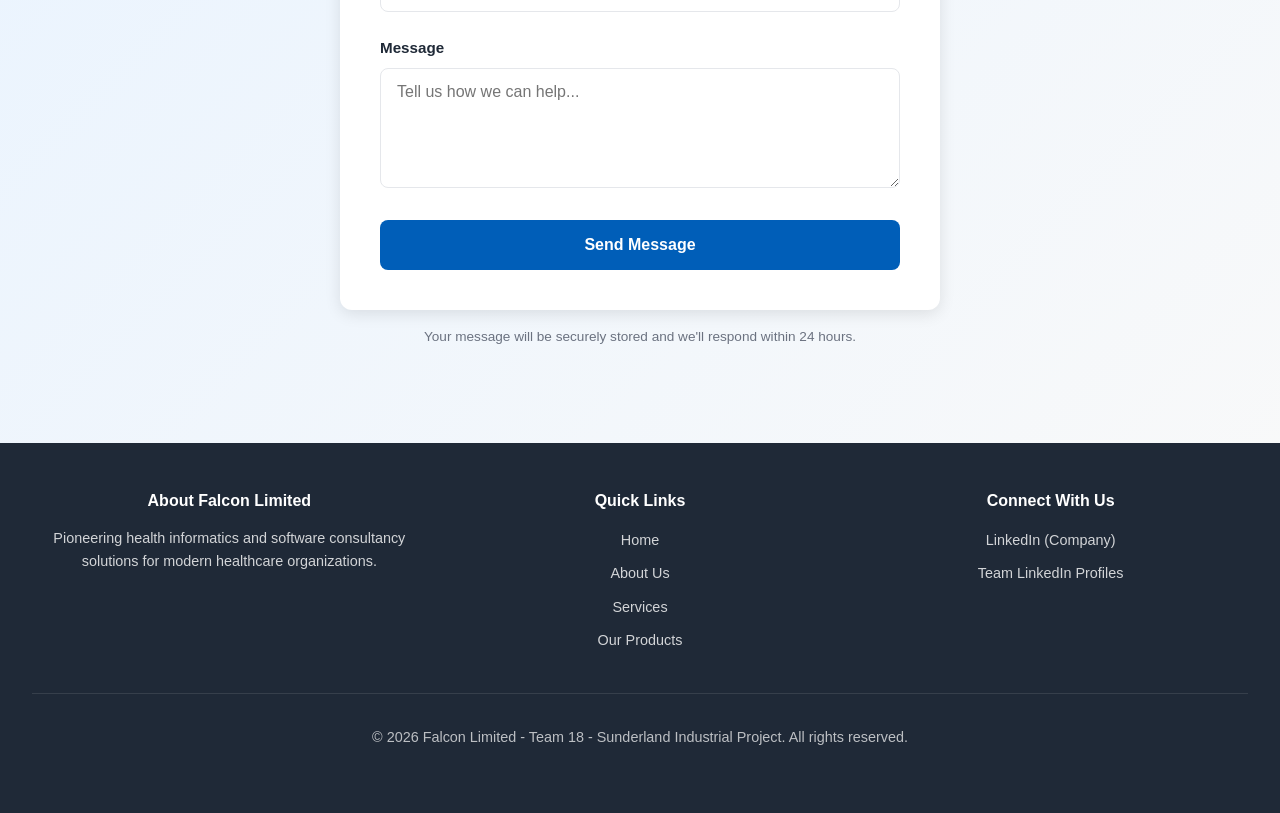
==== commit ff9ea5e0: "Add files via upload" ====
--- a/index.html
+++ b/index.html
@@ -164,17 +164,17 @@
                 <p class="member-title">Project Manager</p>
             </div>
             <div class="team-member">
-                 <img src="vivek.jpeg" alt="Vivek Raj Kafle" class="member-photo">
+                 <img src="bibek.jpeg" alt="Vivek Raj Kafle" class="member-photo">
                 <h4>Vivek Raj Kafle</h4>
                 <p class="member-title">Deputy Manager</p>
             </div>
             <div class="team-member">
-                 <img src="amrendra.jpeg" alt="Amrendra K. Yadav" class="member-photo">
+                 <img src="amre.jpeg" alt="Amrendra K. Yadav" class="member-photo">
                 <h4>Amrendra K. Yadav</h4>
                 <p class="member-title">Systems Analyst</p>
             </div> 
             <div class="team-member">
-                 <img src="aaryaman.jpeg" alt="Aaryaman Gurung" class="member-photo">
+                 <img src="aaryman.jpeg" alt="Aaryaman Gurung" class="member-photo">
                 <h4>Aaryaman Gurung</h4>
                 <p class="member-title">Frontend Lead</p>
             </div>
